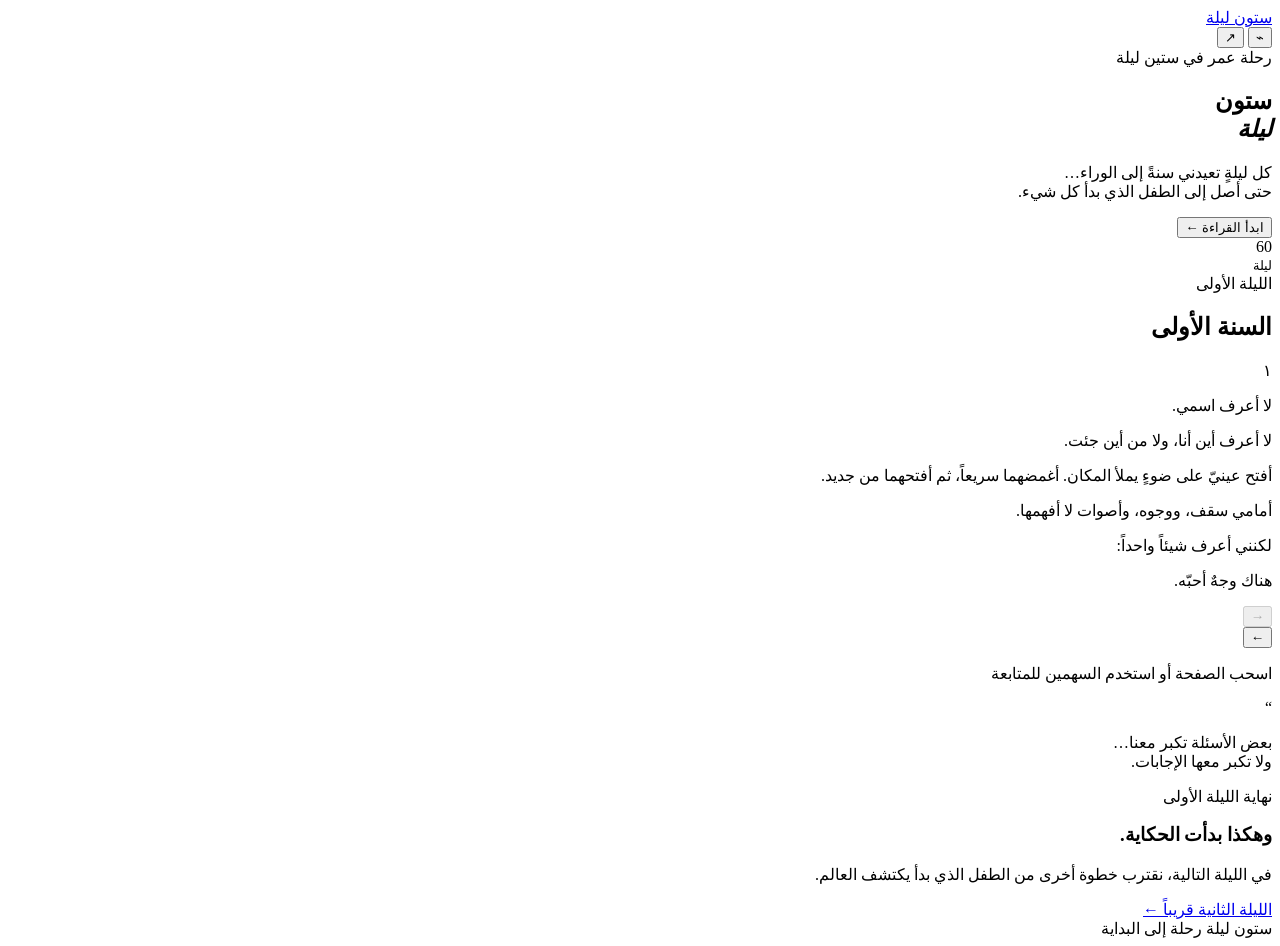
==== nights/index.html @ bfdb243d "Create 60 Nights reading experience" ====
<!doctype html>
<html lang="ar" dir="rtl">
<head>
<meta charset="utf-8">
<meta name="viewport" content="width=device-width,initial-scale=1,viewport-fit=cover">
<meta name="theme-color" content="#101010">
<meta name="description" content="ستون ليلة — رحلة عمر في ستين ليلة.">
<meta property="og:title" content="ستون ليلة — الليلة الأولى">
<meta property="og:description" content="لا أعرف اسمي. لا أعرف أين أنا، ولا من أين جئت.">
<meta property="og:type" content="website">
<title>ستون ليلة — الليلة الأولى</title>
<link rel="preconnect" href="https://fonts.googleapis.com">
<link rel="preconnect" href="https://fonts.gstatic.com" crossorigin>
<link href="https://fonts.googleapis.com/css2?family=Amiri:wght@400;700&family=Cairo:wght@400;500;600;700&display=swap" rel="stylesheet">
<link rel="stylesheet" href="./style.css">
</head>
<body>
<div class="grain"></div>
<header class="topbar">
  <a class="brand" href="./" aria-label="ستون ليلة">ستون <span>ليلة</span></a>
  <div class="top-actions">
    <button id="soundBtn" class="icon-btn" aria-label="صوت تقليب الصفحة">⌁</button>
    <button id="shareBtn" class="icon-btn" aria-label="مشاركة">↗</button>
  </div>
</header>

<main>
  <section class="hero" aria-label="غلاف الكتاب">
    <div class="moon"></div>
    <div class="hero-copy">
      <div class="eyebrow">رحلة عمر في ستين ليلة</div>
      <h1>ستون<br><em>ليلة</em></h1>
      <p class="hero-line">كل ليلةٍ تعيدني سنةً إلى الوراء…<br>حتى أصل إلى الطفل الذي بدأ كل شيء.</p>
      <button id="startBtn" class="gold-btn">ابدأ القراءة <span>←</span></button>
    </div>
    <div class="night-mark">60<br><small>ليلة</small></div>
  </section>

  <section id="reader" class="reader-wrap">
    <div class="reader-head">
      <div>
        <span class="small-label">الليلة الأولى</span>
        <h2>السنة الأولى</h2>
      </div>
      <div class="progress"><span id="progressBar"></span></div>
    </div>

    <article class="book" id="book" tabindex="0" aria-label="صفحات الليلة الأولى">
      <div class="book-page page-back"></div>
      <div class="book-page page-front">
        <div class="page-inner">
          <div class="page-number">١</div>
          <p>لا أعرف اسمي.</p>
          <p>لا أعرف أين أنا، ولا من أين جئت.</p>
          <p>أفتح عينيّ على ضوءٍ يملأ المكان. أغمضهما سريعاً، ثم أفتحهما من جديد.</p>
          <p>أمامي سقف، ووجوه، وأصوات لا أفهمها.</p>
          <p class="drop">لكنني أعرف شيئاً واحداً:</p>
          <p>هناك وجهٌ أحبّه.</p>
        </div>
      </div>
    </article>

    <div class="reader-controls">
      <button id="prevBtn" class="round-btn" disabled aria-label="السابق">→</button>
      <div class="page-dots" id="dots"></div>
      <button id="nextBtn" class="round-btn" aria-label="التالي">←</button>
    </div>
    <p class="hint">اسحب الصفحة أو استخدم السهمين للمتابعة</p>
  </section>

  <section class="quote">
    <div class="quote-mark">“</div>
    <p>بعض الأسئلة تكبر معنا…<br>ولا تكبر معها الإجابات.</p>
  </section>

  <section class="end-card">
    <span class="small-label">نهاية الليلة الأولى</span>
    <h3>وهكذا بدأت الحكاية.</h3>
    <p>في الليلة التالية، نقترب خطوة أخرى من الطفل الذي بدأ يكتشف العالم.</p>
    <a href="#reader" class="text-link">الليلة الثانية قريباً ←</a>
  </section>
</main>

<footer>
  <span>ستون ليلة</span>
  <span>رحلة إلى البداية</span>
</footer>
<script src="./app.js"></script>
</body>
</html>
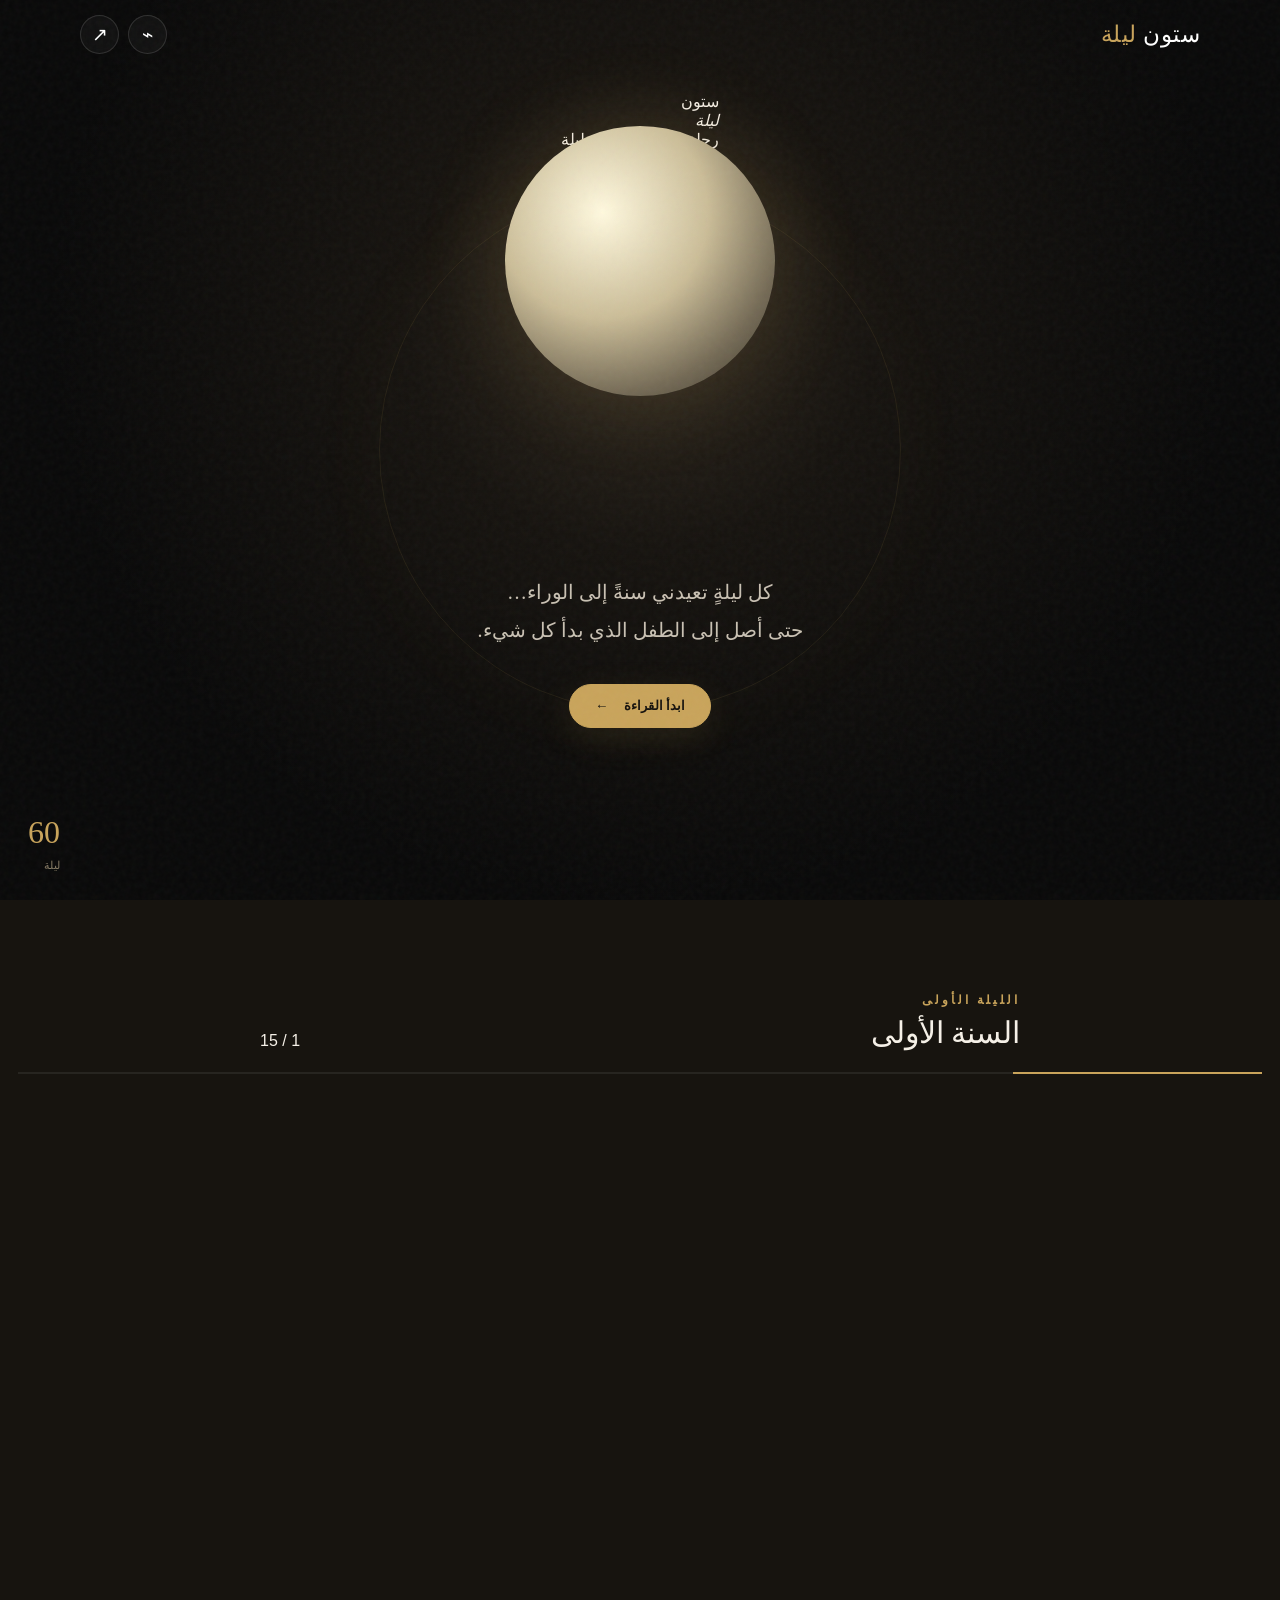
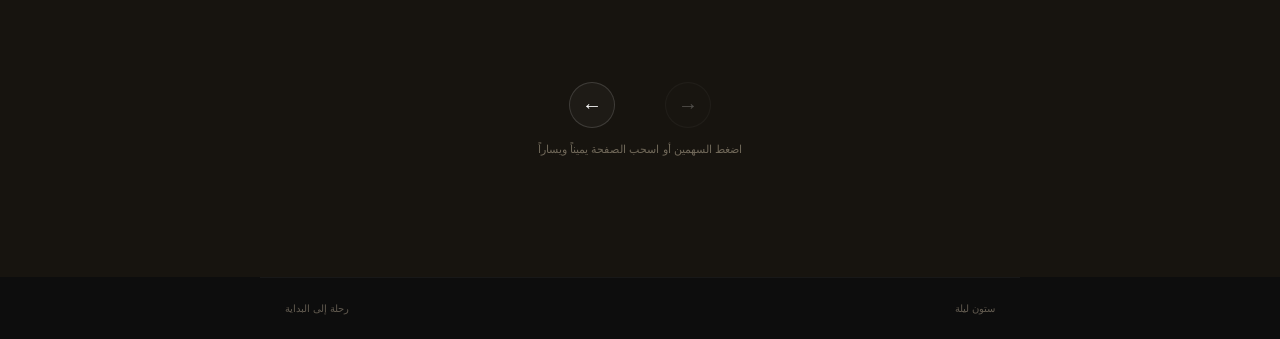
==== commit f4a0fcd0: "Redesign 60 Nights reader layout" ====
--- a/nights/index.html
+++ b/nights/index.html
@@ -3,10 +3,10 @@
 <head>
 <meta charset="utf-8">
 <meta name="viewport" content="width=device-width,initial-scale=1,viewport-fit=cover">
-<meta name="theme-color" content="#101010">
-<meta name="description" content="ستون ليلة — رحلة عمر في ستين ليلة.">
+<meta name="theme-color" content="#0b0b0b">
+<meta name="description" content="ستون ليلة — الليلة الأولى — السنة الأولى.">
 <meta property="og:title" content="ستون ليلة — الليلة الأولى">
-<meta property="og:description" content="لا أعرف اسمي. لا أعرف أين أنا، ولا من أين جئت.">
+<meta property="og:description" content="لا أعرف متى بدأت. لا أعرف إن كان هناك يومٌ اسمه الأمس، ولا إن كان سيأتي يومٌ اسمه غداً.">
 <meta property="og:type" content="website">
 <title>ستون ليلة — الليلة الأولى</title>
 <link rel="preconnect" href="https://fonts.googleapis.com">
@@ -16,6 +16,7 @@
 </head>
 <body>
 <div class="grain"></div>
+
 <header class="topbar">
   <a class="brand" href="./" aria-label="ستون ليلة">ستون <span>ليلة</span></a>
   <div class="top-actions">
@@ -27,37 +28,30 @@
 <main>
   <section class="hero" aria-label="غلاف الكتاب">
     <div class="moon"></div>
+    <div class="hero-title-circle">
+      <div class="hero-title">ستون<br><em>ليلة</em></div>
+      <div class="hero-subtitle">رحلة عمر في ستين ليلة</div>
+    </div>
     <div class="hero-copy">
-      <div class="eyebrow">رحلة عمر في ستين ليلة</div>
-      <h1>ستون<br><em>ليلة</em></h1>
       <p class="hero-line">كل ليلةٍ تعيدني سنةً إلى الوراء…<br>حتى أصل إلى الطفل الذي بدأ كل شيء.</p>
       <button id="startBtn" class="gold-btn">ابدأ القراءة <span>←</span></button>
     </div>
     <div class="night-mark">60<br><small>ليلة</small></div>
   </section>
 
-  <section id="reader" class="reader-wrap">
+  <section id="reader" class="reader-wrap" aria-label="قارئ الليلة الأولى">
     <div class="reader-head">
       <div>
         <span class="small-label">الليلة الأولى</span>
         <h2>السنة الأولى</h2>
       </div>
-      <div class="progress"><span id="progressBar"></span></div>
+      <div class="counter" id="pageCounter">1 / 15</div>
     </div>
 
+    <div class="progress"><span id="progressBar"></span></div>
+
     <article class="book" id="book" tabindex="0" aria-label="صفحات الليلة الأولى">
-      <div class="book-page page-back"></div>
-      <div class="book-page page-front">
-        <div class="page-inner">
-          <div class="page-number">١</div>
-          <p>لا أعرف اسمي.</p>
-          <p>لا أعرف أين أنا، ولا من أين جئت.</p>
-          <p>أفتح عينيّ على ضوءٍ يملأ المكان. أغمضهما سريعاً، ثم أفتحهما من جديد.</p>
-          <p>أمامي سقف، ووجوه، وأصوات لا أفهمها.</p>
-          <p class="drop">لكنني أعرف شيئاً واحداً:</p>
-          <p>هناك وجهٌ أحبّه.</p>
-        </div>
-      </div>
+      <div class="story-page" id="storyPage"></div>
     </article>
 
     <div class="reader-controls">
@@ -65,19 +59,7 @@
       <div class="page-dots" id="dots"></div>
       <button id="nextBtn" class="round-btn" aria-label="التالي">←</button>
     </div>
-    <p class="hint">اسحب الصفحة أو استخدم السهمين للمتابعة</p>
-  </section>
-
-  <section class="quote">
-    <div class="quote-mark">“</div>
-    <p>بعض الأسئلة تكبر معنا…<br>ولا تكبر معها الإجابات.</p>
-  </section>
-
-  <section class="end-card">
-    <span class="small-label">نهاية الليلة الأولى</span>
-    <h3>وهكذا بدأت الحكاية.</h3>
-    <p>في الليلة التالية، نقترب خطوة أخرى من الطفل الذي بدأ يكتشف العالم.</p>
-    <a href="#reader" class="text-link">الليلة الثانية قريباً ←</a>
+    <p class="hint">اضغط السهمين أو اسحب الصفحة يميناً ويساراً</p>
   </section>
 </main>
 
@@ -85,6 +67,7 @@
   <span>ستون ليلة</span>
   <span>رحلة إلى البداية</span>
 </footer>
+
 <script src="./app.js"></script>
 </body>
 </html>
--- a/nights/style.css
+++ b/nights/style.css
@@ -0,0 +1,2 @@
+:root{--ink:#171512;--paper:#f5efe2;--paper2:#ebe1cd;--gold:#c9a45b;--gold2:#e0c27b;--muted:#8e8473;--night:#0d0d0d}
+*{box-sizing:border-box}html{scroll-behavior:smooth}body{margin:0;background:var(--night);color:#f5f0e7;font-family:Cairo,Arial,sans-serif;min-height:100vh;overflow-x:hidden}.grain{position:fixed;inset:0;pointer-events:none;opacity:.055;z-index:20;background-image:url("data:image/svg+xml,%3Csvg viewBox='0 0 180 180' xmlns='http://www.w3.org/2000/svg'%3E%3Cfilter id='n'%3E%3CfeTurbulence type='fractalNoise' baseFrequency='.9' numOctaves='4' stitchTiles='stitch'/%3E%3C/filter%3E%3Crect width='100%25' height='100%25' filter='url(%23n)' opacity='.7'/%3E%3C/svg%3E")}.topbar{height:68px;display:flex;align-items:center;justify-content:space-between;padding:0 max(22px,calc((100vw - 1120px)/2));position:absolute;top:0;left:0;right:0;z-index:10}.brand{font-family:Amiri,serif;color:#fff;text-decoration:none;font-size:23px;letter-spacing:.5px}.brand span{color:var(--gold)}.top-actions{display:flex;gap:9px}.icon-btn{width:39px;height:39px;border-radius:50%;border:1px solid #ffffff20;background:#ffffff09;color:#fff;font-size:19px;cursor:pointer;backdrop-filter:blur(10px)}.hero{min-height:100svh;position:relative;display:grid;place-items:center;overflow:hidden;background:radial-gradient(circle at 50% 35%,#30291f 0,#16130f 27%,#090909 68%)}.hero:before{content:"";position:absolute;width:520px;height:520px;border:1px solid #c9a45b18;border-radius:50%;box-shadow:0 0 100px #c9a45b08}.moon{position:absolute;width:270px;height:270px;border-radius:50%;top:14%;left:50%;transform:translateX(-50%);background:radial-gradient(circle at 36% 32%,#fff9df,#cbbd98 42%,#756b56 72%,#312c24);box-shadow:0 0 90px #c9a45b30}.hero-copy{text-align:center;position:relative;z-index:2;padding:240px 24px 80px}.eyebrow,.small-label{color:var(--gold);font-size:12px;letter-spacing:3px;font-weight:600}.hero h1{font-family:Amiri,serif;font-weight:400;font-size:clamp(70px,18vw,150px);line-height:.76;margin:30px 0 35px;color:#f5f0e7}.hero h1 em{color:var(--gold);font-style:normal}.hero-line{font-family:Amiri,serif;font-size:20px;line-height:1.9;color:#c9c1b3;margin:0 auto 35px}.gold-btn{border:1px solid var(--gold);background:var(--gold);color:#15120d;border-radius:99px;padding:13px 25px;font-family:Cairo;font-weight:700;cursor:pointer;box-shadow:0 10px 35px #c9a45b20}.gold-btn span{margin-right:12px}.night-mark{position:absolute;bottom:28px;left:28px;color:#c9a45b;font-family:Amiri;font-size:32px;line-height:.8}.night-mark small{font:11px Cairo;color:#877a65}.reader-wrap{background:#17140f;padding:90px 18px 110px}.reader-head{max-width:760px;margin:auto;display:flex;align-items:end;justify-content:space-between;gap:30px;padding-bottom:22px}.reader-head h2{font:400 30px Amiri;margin:7px 0 0}.progress{height:2px;background:#ffffff12;flex:1;margin-bottom:10px}.progress span{display:block;height:100%;width:20%;background:var(--gold);transition:.4s}.book{max-width:760px;min-height:570px;margin:auto;position:relative;perspective:1400px;outline:none}.book-page{position:absolute;inset:0;border-radius:3px 8px 8px 3px}.page-back{background:linear-gradient(90deg,#d7cbb4,#f0e7d5 4%,#e5dac4);box-shadow:0 25px 70px #0008}.page-front{background:linear-gradient(90deg,#d4c7ae 0,#f8f1e3 4%,#f5efe2 100%);color:var(--ink);transform-origin:right center;transition:transform .7s cubic-bezier(.2,.7,.15,1),opacity .7s}.page-front.turn{transform:rotateY(-178deg);opacity:0}.page-inner{padding:65px clamp(32px,8vw,85px);font:400 clamp(20px,3vw,25px)/2 Amiri,serif;height:100%;display:flex;flex-direction:column;justify-content:center;position:relative}.page-inner p{margin:0 0 14px}.page-inner .drop{font-size:1.08em;margin-top:15px}.page-number{position:absolute;bottom:24px;right:50%;font:12px Cairo;color:#998d78}.reader-controls{max-width:760px;margin:28px auto 0;display:flex;align-items:center;justify-content:center;gap:25px}.round-btn{width:46px;height:46px;border-radius:50%;border:1px solid #ffffff25;background:#ffffff08;color:#fff;font-size:20px;cursor:pointer}.round-btn:disabled{opacity:.25;cursor:default}.page-dots{display:flex;gap:6px}.dot{width:5px;height:5px;border-radius:50%;background:#ffffff30}.dot.active{width:22px;border-radius:5px;background:var(--gold)}.hint{text-align:center;color:#706859;font-size:11px;margin-top:15px}.quote{padding:120px 25px;text-align:center;background:#0b0b0b}.quote-mark{font:80px Amiri;color:var(--gold);height:55px}.quote p{font:400 clamp(25px,5vw,38px)/1.8 Amiri;color:#ddd4c5}.end-card{max-width:760px;margin:0 auto;padding:90px 25px 110px;text-align:center}.end-card h3{font:400 36px Amiri;margin:18px 0}.end-card p{color:#958c7c;line-height:2}.text-link{display:inline-block;margin-top:20px;color:var(--gold);text-decoration:none}footer{border-top:1px solid #ffffff0c;max-width:760px;margin:auto;padding:25px;color:#625b50;display:flex;justify-content:space-between;font-size:10px}@media(max-width:600px){.hero{min-height:820px}.moon{width:205px;height:205px;top:13%}.hero-copy{padding-top:285px}.hero h1{font-size:82px;margin:25px 0 30px}.hero-line{font-size:18px}.reader-wrap{padding-top:65px}.book{min-height:540px}.page-inner{padding:50px 30px;font-size:21px}.reader-head{align-items:center}.progress{max-width:100px}.quote{padding:90px 22px}.end-card{padding-bottom:85px}}@media(prefers-reduced-motion:reduce){*{scroll-behavior:auto!important;transition:none!important}}
